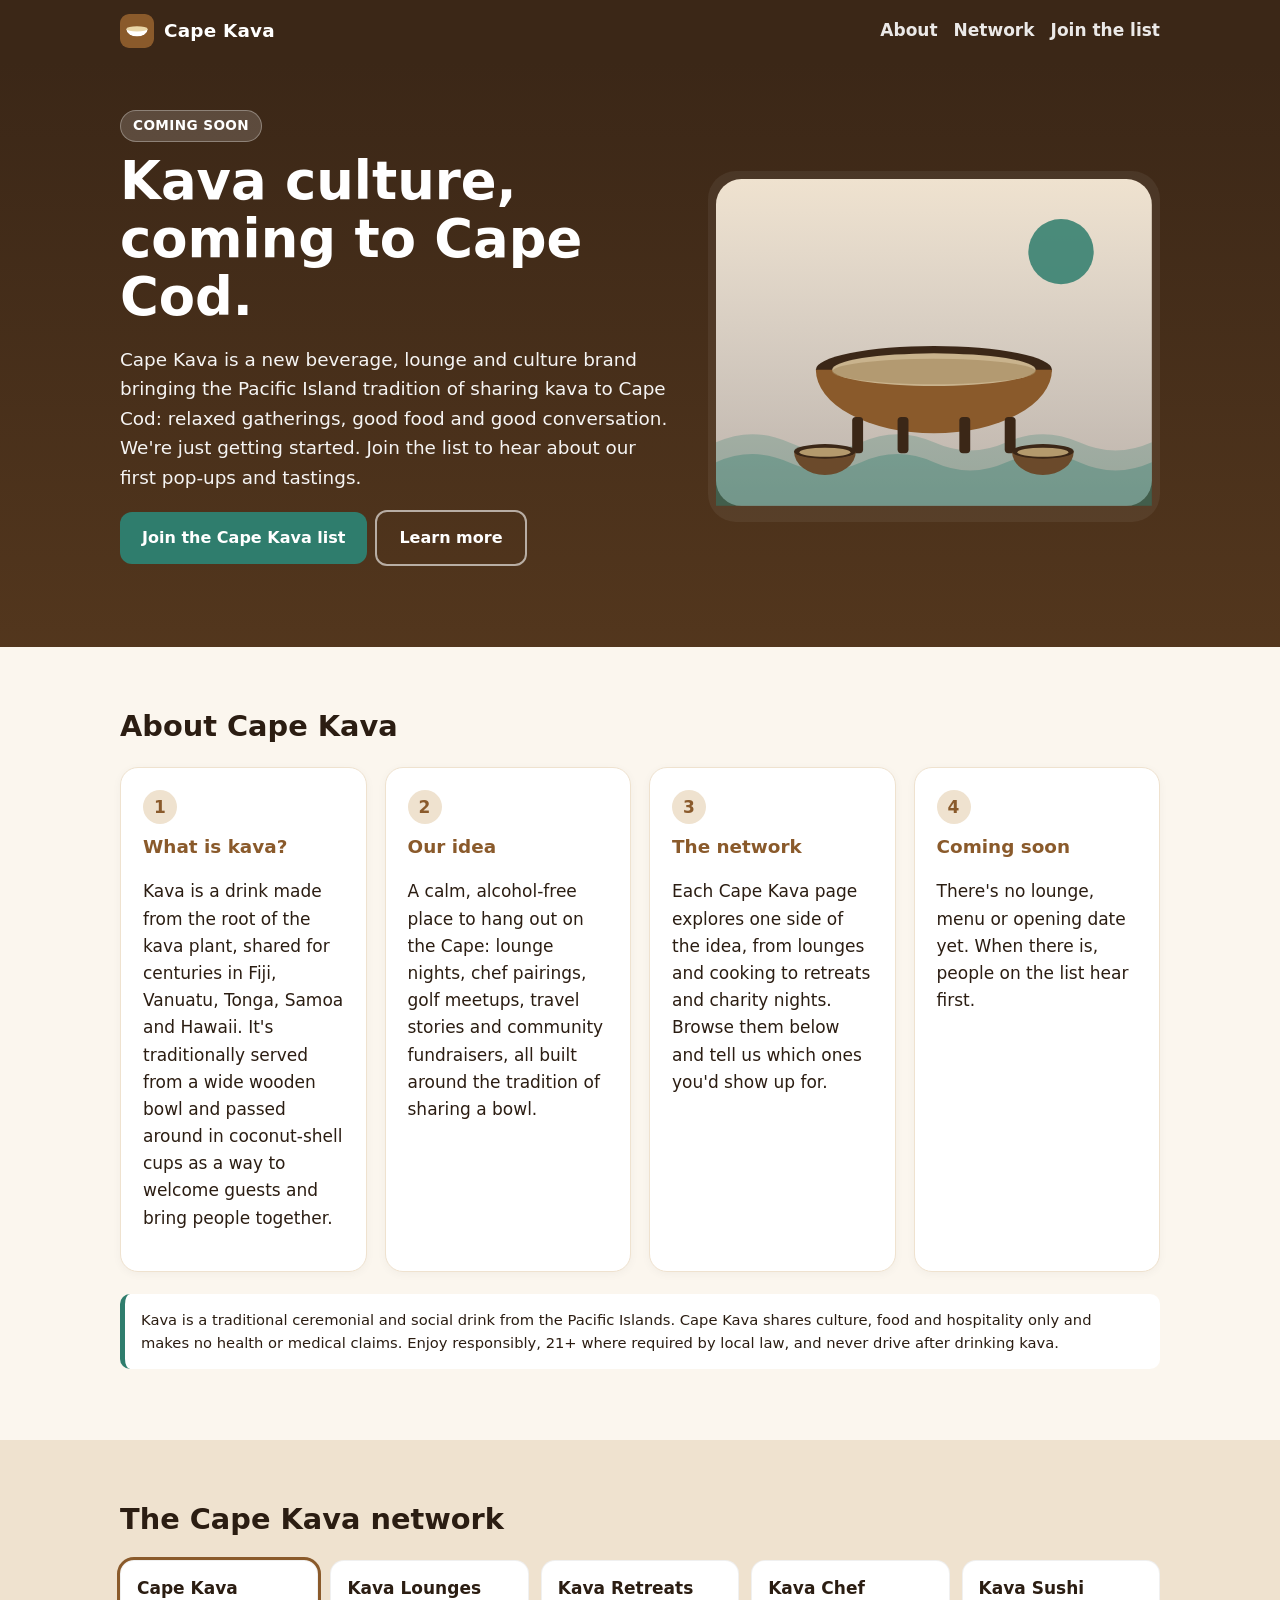
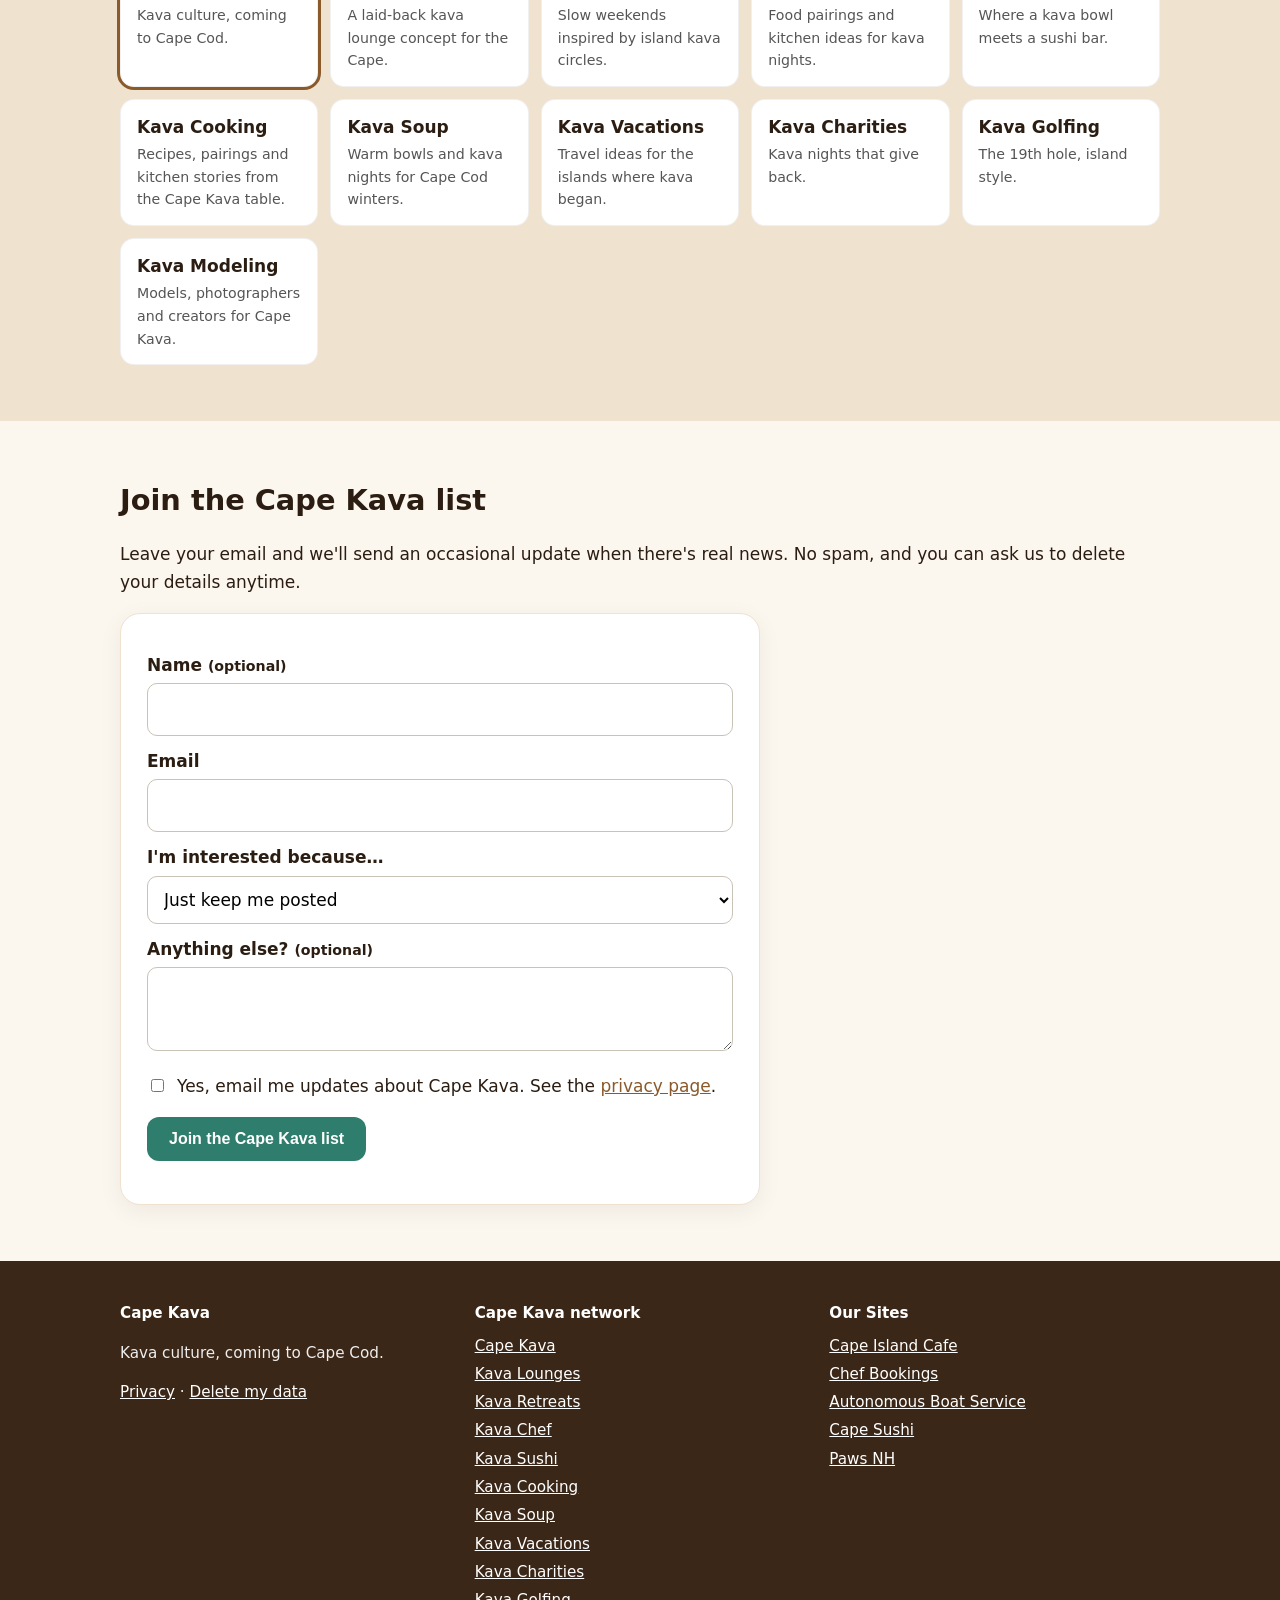
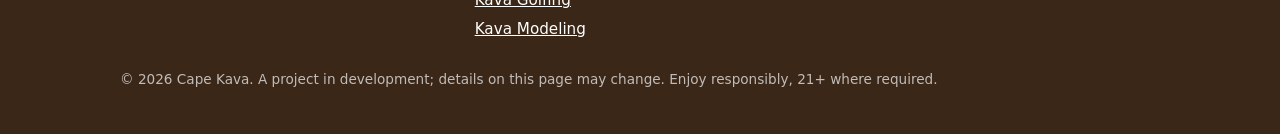
==== index.html @ 28046108 "Landing page from domain batch generator" ====
<!doctype html>
<html lang="en">
<head>
<meta charset="utf-8">
<meta name="viewport" content="width=device-width,initial-scale=1">
<title>Cape Kava: Kava culture, coming to Cape Cod.</title>
<meta name="description" content="Kava culture, coming to Cape Cod. Cape Kava is a new beverage, lounge and culture brand bringing the Pacific Island tradition of sharing kava to Cape Cod: relaxed gatherings, good food and good conversation.">
<link rel="canonical" href="https://platinum00001.github.io/kapekava.com/">
<meta name="theme-color" content="#3b2717">
<meta property="og:type" content="website">
<meta property="og:site_name" content="Cape Kava">
<meta property="og:title" content="Cape Kava: Kava culture, coming to Cape Cod.">
<meta property="og:description" content="Kava culture, coming to Cape Cod. Cape Kava is a new beverage, lounge and culture brand bringing the Pacific Island tradition of sharing kava to Cape Cod: relaxed gatherings, good food and good conversation.">
<meta property="og:url" content="https://platinum00001.github.io/kapekava.com/">
<meta property="og:image" content="https://platinum00001.github.io/kapekava.com/og.png">
<meta property="og:image:width" content="1200"><meta property="og:image:height" content="630">
<meta name="twitter:card" content="summary_large_image">
<meta name="twitter:title" content="Cape Kava: Kava culture, coming to Cape Cod.">
<meta name="twitter:description" content="Kava culture, coming to Cape Cod. Cape Kava is a new beverage, lounge and culture brand bringing the Pacific Island tradition of sharing kava to Cape Cod: relaxed gatherings, good food and good conversation.">
<meta name="twitter:image" content="https://platinum00001.github.io/kapekava.com/og.png">
<link rel="icon" href="favicon.svg" type="image/svg+xml">
<link rel="icon" href="favicon-32.png" sizes="32x32" type="image/png">
<link rel="apple-touch-icon" href="apple-touch-icon.png">
<link rel="manifest" href="site.webmanifest">
<link rel="stylesheet" href="css/style.css">
</head>
<body>
<header class="top"><div class="wrap">
<a class="brand" href="./"><img src="favicon.svg" alt="" width="34" height="34">Cape Kava</a>
<nav><a href="./#about" class="opt">About</a><a href="./#network" class="opt">Network</a><a href="./#join">Join the list</a></nav>
</div></header>
<main>
<section class="hero"><div class="wrap">
<div><span class="badge">Coming soon</span><h1>Kava culture, coming to Cape Cod.</h1><p class="lead">Cape Kava is a new beverage, lounge and culture brand bringing the Pacific Island tradition of sharing kava to Cape Cod: relaxed gatherings, good food and good conversation. We&#x27;re just getting started. Join the list to hear about our first pop-ups and tastings.</p>
<p><a class="btn" href="#join">Join the Cape Kava list</a><a class="btn ghost" href="#about">Learn more</a></p></div>
<div class="art"><svg viewBox="0 0 480 360" xmlns="http://www.w3.org/2000/svg" role="img" aria-hidden="true"><defs><linearGradient id="sky" x1="0" y1="0" x2="0" y2="1"><stop offset="0" stop-color="#efe2cf"/><stop offset="1" stop-color="#ffffff" stop-opacity="0.6"/></linearGradient></defs><rect width="480" height="360" rx="28" fill="url(#sky)"/><circle cx="380" cy="80" r="36" fill="#2f7d6d" opacity=".85"/><path d="M0 290 q40 -18 80 0 t80 0 t80 0 t80 0 t80 0 t80 0 v70 h-480z" fill="#2f7d6d" opacity=".25"/><path d="M0 312 q40 -18 80 0 t80 0 t80 0 t80 0 t80 0 t80 0 v48 h-480z" fill="#2f7d6d" opacity=".35"/><g transform="translate(240 210) scale(1.0)"><ellipse cx="0" cy="0" rx="130" ry="26" fill="#3b2717"/><path d="M-130 0 a130 70 0 0 0 260 0z" fill="#8a5a2b"/><ellipse cx="0" cy="0" rx="112" ry="18" fill="#c9b38d"/><ellipse cx="0" cy="2" rx="112" ry="14" fill="#a68a5f" opacity=".6"/><rect x="-90" y="52" width="12" height="40" rx="4" fill="#3b2717"/><rect x="-40" y="52" width="12" height="40" rx="4" fill="#3b2717"/><rect x="28" y="52" width="12" height="40" rx="4" fill="#3b2717"/><rect x="78" y="52" width="12" height="40" rx="4" fill="#3b2717"/></g><g transform="translate(120 300)"><path d="M-34 0 a34 26 0 0 0 68 0z" fill="#6b4a2b"/><ellipse cx="0" cy="0" rx="34" ry="8" fill="#3b2717"/><ellipse cx="0" cy="1" rx="28" ry="5" fill="#b49a6d"/></g><g transform="translate(360 300)"><path d="M-34 0 a34 26 0 0 0 68 0z" fill="#6b4a2b"/><ellipse cx="0" cy="0" rx="34" ry="8" fill="#3b2717"/><ellipse cx="0" cy="1" rx="28" ry="5" fill="#b49a6d"/></g></svg></div>
</div></section>
<section id="about"><div class="wrap"><h2>About Cape Kava</h2><div class="cards"><div class="card"><span class="n">1</span><h3>What is kava?</h3><p>Kava is a drink made from the root of the kava plant, shared for centuries in Fiji, Vanuatu, Tonga, Samoa and Hawaii. It&#x27;s traditionally served from a wide wooden bowl and passed around in coconut-shell cups as a way to welcome guests and bring people together.</p></div><div class="card"><span class="n">2</span><h3>Our idea</h3><p>A calm, alcohol-free place to hang out on the Cape: lounge nights, chef pairings, golf meetups, travel stories and community fundraisers, all built around the tradition of sharing a bowl.</p></div><div class="card"><span class="n">3</span><h3>The network</h3><p>Each Cape Kava page explores one side of the idea, from lounges and cooking to retreats and charity nights. Browse them below and tell us which ones you&#x27;d show up for.</p></div><div class="card"><span class="n">4</span><h3>Coming soon</h3><p>There&#x27;s no lounge, menu or opening date yet. When there is, people on the list hear first.</p></div></div><p class="note">Kava is a traditional ceremonial and social drink from the Pacific Islands. Cape Kava shares culture, food and hospitality only and makes no health or medical claims. Enjoy responsibly, 21+ where required by local law, and never drive after drinking kava.</p></div></section>
<section class="band" id="network"><div class="wrap"><h2>The Cape Kava network</h2><div class="net"><a href="https://platinum00001.github.io/kapekava.com/" class="here" aria-current="page">Cape Kava<small>Kava culture, coming to Cape Cod.</small></a><a href="https://platinum00001.github.io/kavalounges.com/">Kava Lounges<small>A laid-back kava lounge concept for the Cape.</small></a><a href="https://platinum00001.github.io/kavaretreats.com/">Kava Retreats<small>Slow weekends inspired by island kava circles.</small></a><a href="https://platinum00001.github.io/kavachef.com/">Kava Chef<small>Food pairings and kitchen ideas for kava nights.</small></a><a href="https://platinum00001.github.io/kavasushi.com/">Kava Sushi<small>Where a kava bowl meets a sushi bar.</small></a><a href="https://platinum00001.github.io/kavacooking.com/">Kava Cooking<small>Recipes, pairings and kitchen stories from the Cape Kava table.</small></a><a href="https://platinum00001.github.io/kavasoup.com/">Kava Soup<small>Warm bowls and kava nights for Cape Cod winters.</small></a><a href="https://platinum00001.github.io/kavavacations.com/">Kava Vacations<small>Travel ideas for the islands where kava began.</small></a><a href="https://platinum00001.github.io/kavacharities.com/">Kava Charities<small>Kava nights that give back.</small></a><a href="https://platinum00001.github.io/kavagolfing.com/">Kava Golfing<small>The 19th hole, island style.</small></a><a href="https://platinum00001.github.io/kavamodeling.com/">Kava Modeling<small>Models, photographers and creators for Cape Kava.</small></a></div></div></section>
<section id="join"><div class="wrap"><h2>Join the Cape Kava list</h2>
<p>Leave your email and we'll send an occasional update when there's real news. No spam, and you can ask us to delete your details anytime.</p>
<form class="signup" id="signup" novalidate>
<label for="f-name">Name <small>(optional)</small></label><input id="f-name" name="name" type="text" maxlength="120" autocomplete="name">
<label for="f-email">Email</label><input id="f-email" name="email" type="email" maxlength="200" required autocomplete="email">
<label for="f-interest">I'm interested because…</label><select id="f-interest" name="interest"><option>Just keep me posted</option><option>I&#x27;d visit a kava lounge on the Cape</option><option>I want to attend events or tastings</option><option>I run a cafe, bar or venue</option><option>I&#x27;d like to help, volunteer or partner</option></select>
<label for="f-note">Anything else? <small>(optional)</small></label><textarea id="f-note" name="note" maxlength="600"></textarea>
<div class="hp" aria-hidden="true"><label for="f-web">Website</label><input id="f-web" name="website_url" type="text" tabindex="-1" autocomplete="off"></div>
<label class="check"><input type="checkbox" name="consent" required> <span>Yes, email me updates about Cape Kava. See the <a href="privacy.html">privacy page</a>.</span></label>
<p><button class="btn" type="submit">Join the Cape Kava list</button></p>
<div class="msg" id="signup-msg" role="status" aria-live="polite"></div>
</form></div></section>
</main>
<footer><div class="wrap">
<div class="cols">
<div><h4>Cape Kava</h4><p>Kava culture, coming to Cape Cod.</p><p><a href="privacy.html">Privacy</a> · <a href="privacy.html#data-deletion">Delete my data</a></p></div>
<div><h4>Cape Kava network</h4><ul><li><a href="https://platinum00001.github.io/kapekava.com/">Cape Kava</a></li><li><a href="https://platinum00001.github.io/kavalounges.com/">Kava Lounges</a></li><li><a href="https://platinum00001.github.io/kavaretreats.com/">Kava Retreats</a></li><li><a href="https://platinum00001.github.io/kavachef.com/">Kava Chef</a></li><li><a href="https://platinum00001.github.io/kavasushi.com/">Kava Sushi</a></li><li><a href="https://platinum00001.github.io/kavacooking.com/">Kava Cooking</a></li><li><a href="https://platinum00001.github.io/kavasoup.com/">Kava Soup</a></li><li><a href="https://platinum00001.github.io/kavavacations.com/">Kava Vacations</a></li><li><a href="https://platinum00001.github.io/kavacharities.com/">Kava Charities</a></li><li><a href="https://platinum00001.github.io/kavagolfing.com/">Kava Golfing</a></li><li><a href="https://platinum00001.github.io/kavamodeling.com/">Kava Modeling</a></li></ul></div><div><h4>Our Sites</h4><ul><li><a href="https://capeislandcafe.com/">Cape Island Cafe</a></li><li><a href="https://chefbookings.org/">Chef Bookings</a></li><li><a href="https://platinum00001.github.io/autonomousboatservice.com/">Autonomous Boat Service</a></li><li><a href="https://platinum00001.github.io/capesushi.com/">Cape Sushi</a></li><li><a href="https://platinum00001.github.io/pawsnh.com/">Paws NH</a></li></ul></div>
</div>
<p class="fine">© 2026 Cape Kava. A project in development; details on this page may change. Enjoy responsibly, 21+ where required.</p>
</div></footer>
<script type="application/ld+json">{"@context": "https://schema.org", "@type": "WebSite", "name": "Cape Kava", "url": "https://platinum00001.github.io/kapekava.com/", "description": "Kava culture, coming to Cape Cod."}</script>
<script src="config.js"></script><script src="js/form.js"></script>
</body></html>
---- css/style.css ----
:root{--bg:#fbf6ee;--ink:#2b1d12;--accent:#8a5a2b;--accent2:#2f7d6d;--soft:#efe2cf;--hero:#3b2717}
*{box-sizing:border-box}html{scroll-behavior:smooth}
body{margin:0;font:17px/1.6 system-ui,-apple-system,"Segoe UI",Roboto,Helvetica,Arial,sans-serif;color:var(--ink);background:var(--bg)}
a{color:var(--accent)}img,svg{max-width:100%;height:auto}
.wrap{max-width:1080px;margin:0 auto;padding:0 20px}
header.top{background:var(--hero);color:#fff}
header.top .wrap{display:flex;align-items:center;justify-content:space-between;gap:12px;padding-top:14px;padding-bottom:14px}
.brand{display:flex;align-items:center;gap:10px;color:#fff;text-decoration:none;font-weight:800;font-size:1.15rem;letter-spacing:.2px}
.brand img{width:34px;height:34px;border-radius:9px}
header.top nav a{color:#fff;opacity:.9;margin-left:16px;text-decoration:none;font-weight:600}
header.top nav a:hover{opacity:1;text-decoration:underline}
.hero{background:linear-gradient(180deg,var(--hero),color-mix(in srgb,var(--hero) 70%,var(--accent)));color:#fff;padding:48px 0 64px}
.hero .wrap{display:grid;grid-template-columns:1.1fr .9fr;gap:36px;align-items:center}
.hero h1{font-size:clamp(2rem,4.6vw,3.3rem);line-height:1.1;margin:.2em 0 .3em}
.hero p.lead{font-size:1.15rem;opacity:.95;max-width:38em}
.badge{display:inline-block;background:rgba(255,255,255,.16);border:1px solid rgba(255,255,255,.3);padding:4px 12px;border-radius:99px;font-size:.85rem;font-weight:700;letter-spacing:.4px;text-transform:uppercase}
.btn{display:inline-block;background:var(--accent2);color:#fff;font-weight:700;padding:13px 22px;border-radius:12px;text-decoration:none;border:0;cursor:pointer;font-size:1rem}
.btn:hover{filter:brightness(1.08)}
.btn.ghost{background:transparent;border:2px solid rgba(255,255,255,.6);margin-left:8px}
.art{background:rgba(255,255,255,.06);border-radius:28px;padding:8px}
section{padding:56px 0}
section h2{font-size:1.8rem;margin:0 0 18px}
.cards{display:grid;grid-template-columns:repeat(auto-fit,minmax(230px,1fr));gap:18px}
.card{background:#fff;border:1px solid var(--soft);border-radius:18px;padding:22px;box-shadow:0 2px 10px rgba(0,0,0,.04)}
.card h3{margin:.1em 0 .4em;font-size:1.15rem;color:var(--accent)}
.card .n{display:inline-grid;place-items:center;width:34px;height:34px;border-radius:50%;background:var(--soft);color:var(--accent);font-weight:800;margin-bottom:6px}
.band{background:var(--soft)}
.net{display:grid;grid-template-columns:repeat(auto-fit,minmax(180px,1fr));gap:12px}
.net a{display:block;background:#fff;border-radius:14px;padding:14px 16px;text-decoration:none;color:var(--ink);border:1px solid rgba(0,0,0,.06);font-weight:700}
.net a small{display:block;font-weight:400;color:#555;margin-top:2px}
.net a.here{outline:3px solid var(--accent);pointer-events:none}
form.signup{background:#fff;border-radius:20px;padding:26px;border:1px solid var(--soft);max-width:640px;box-shadow:0 6px 24px rgba(0,0,0,.06)}
form.signup label{display:block;font-weight:700;margin:12px 0 4px}
form.signup input[type=text],form.signup input[type=email],form.signup select,form.signup textarea{width:100%;padding:12px;border:1px solid #c9c2b6;border-radius:10px;font:inherit;background:#fff}
form.signup textarea{min-height:84px}
form.signup .check{display:flex;gap:10px;align-items:flex-start;font-weight:400;margin-top:14px}
form.signup .check input{margin-top:6px}
.hp{position:absolute!important;left:-9999px!important;width:1px;height:1px;overflow:hidden}
.msg{margin-top:14px;padding:12px 14px;border-radius:10px;display:none}
.msg.ok{display:block;background:#e6f4ea;color:#1e5b2f}.msg.err{display:block;background:#fdecea;color:#8a1c12}
.note{font-size:.92rem;background:#fff;border-left:5px solid var(--accent2);padding:14px 16px;border-radius:10px;margin-top:22px}
footer{background:var(--hero);color:#eee;padding:40px 0 30px;font-size:.95rem}
footer a{color:#fff}
footer .cols{display:grid;grid-template-columns:repeat(auto-fit,minmax(220px,1fr));gap:24px}
footer h4{margin:0 0 8px;color:#fff}
footer ul{list-style:none;padding:0;margin:0}footer li{margin:4px 0}
footer .fine{opacity:.75;margin-top:24px;font-size:.85rem}
.prose{max-width:760px}.prose h2{margin-top:1.4em}
@media (max-width:820px){.hero .wrap{grid-template-columns:1fr}.art{max-width:420px}header.top nav a{margin-left:10px;font-size:.92rem}}
@media (max-width:480px){header.top nav .opt{display:none}.btn.ghost{margin:10px 0 0}}
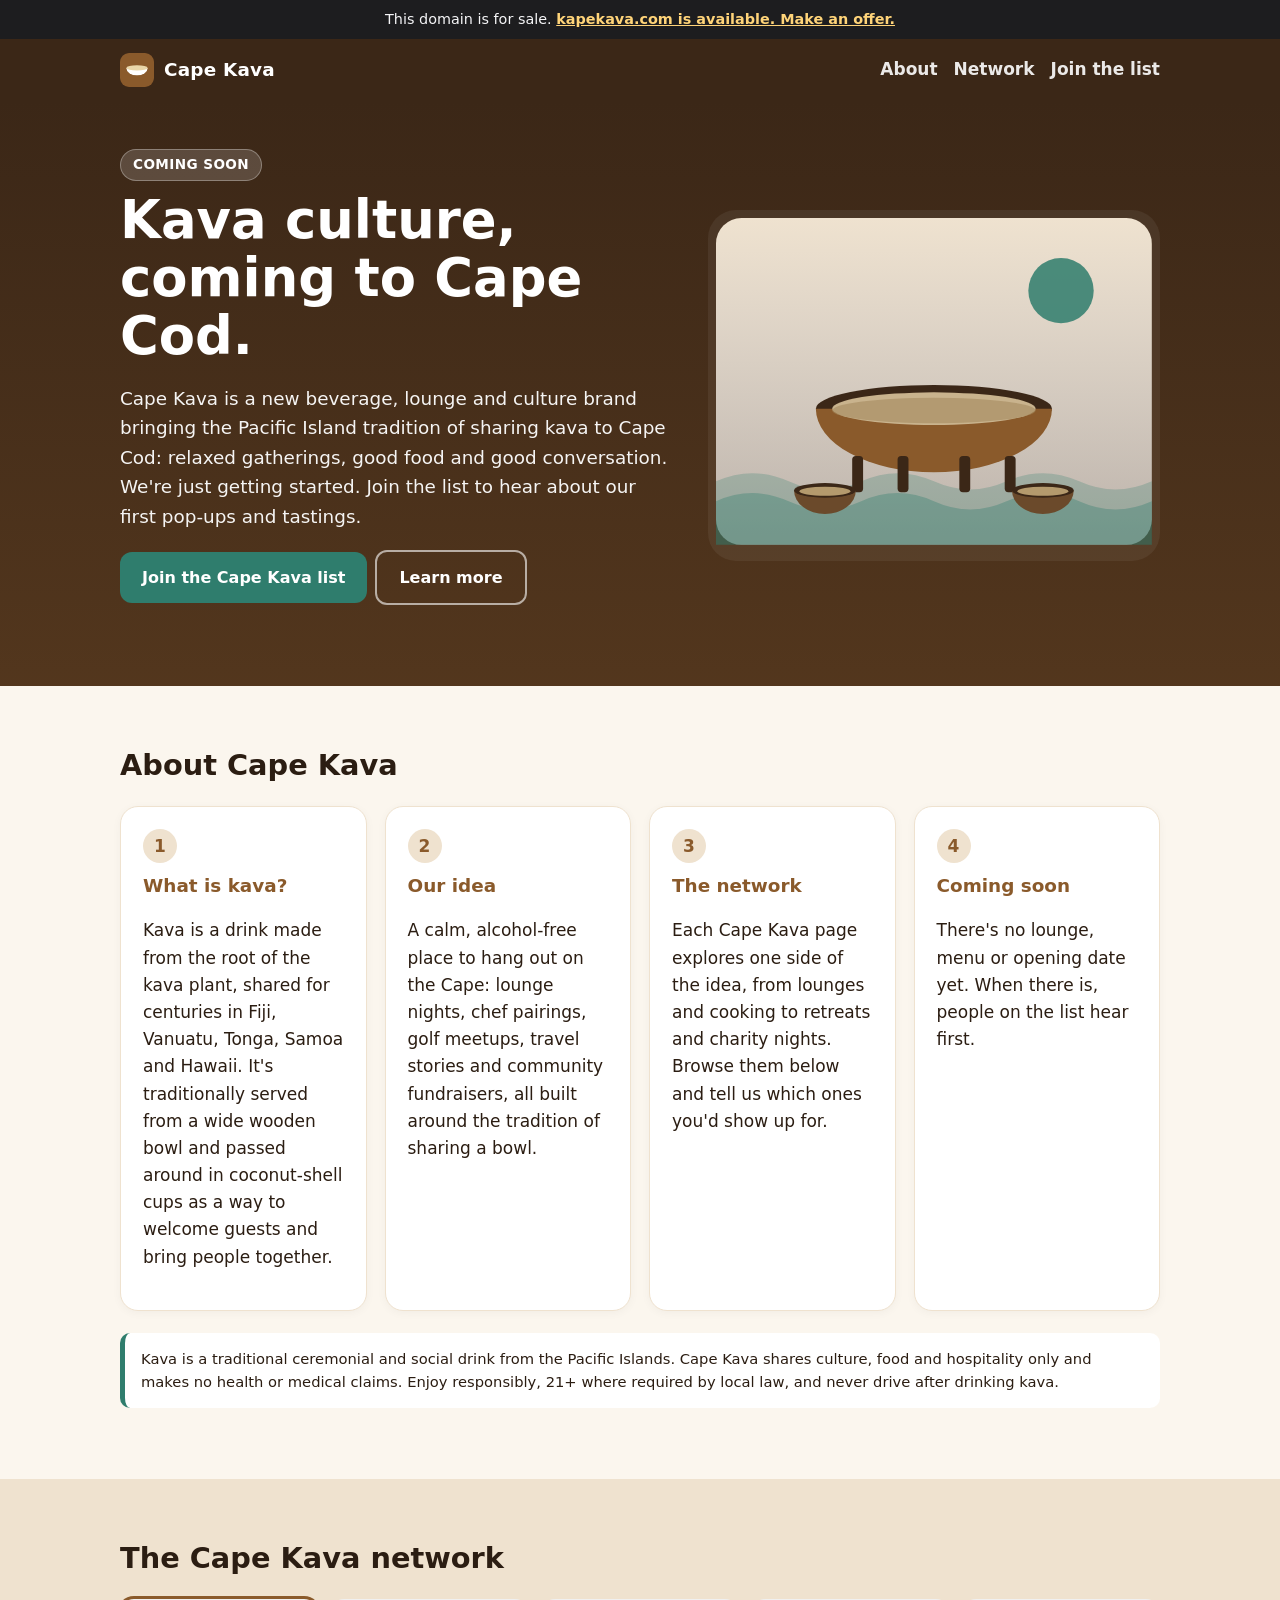
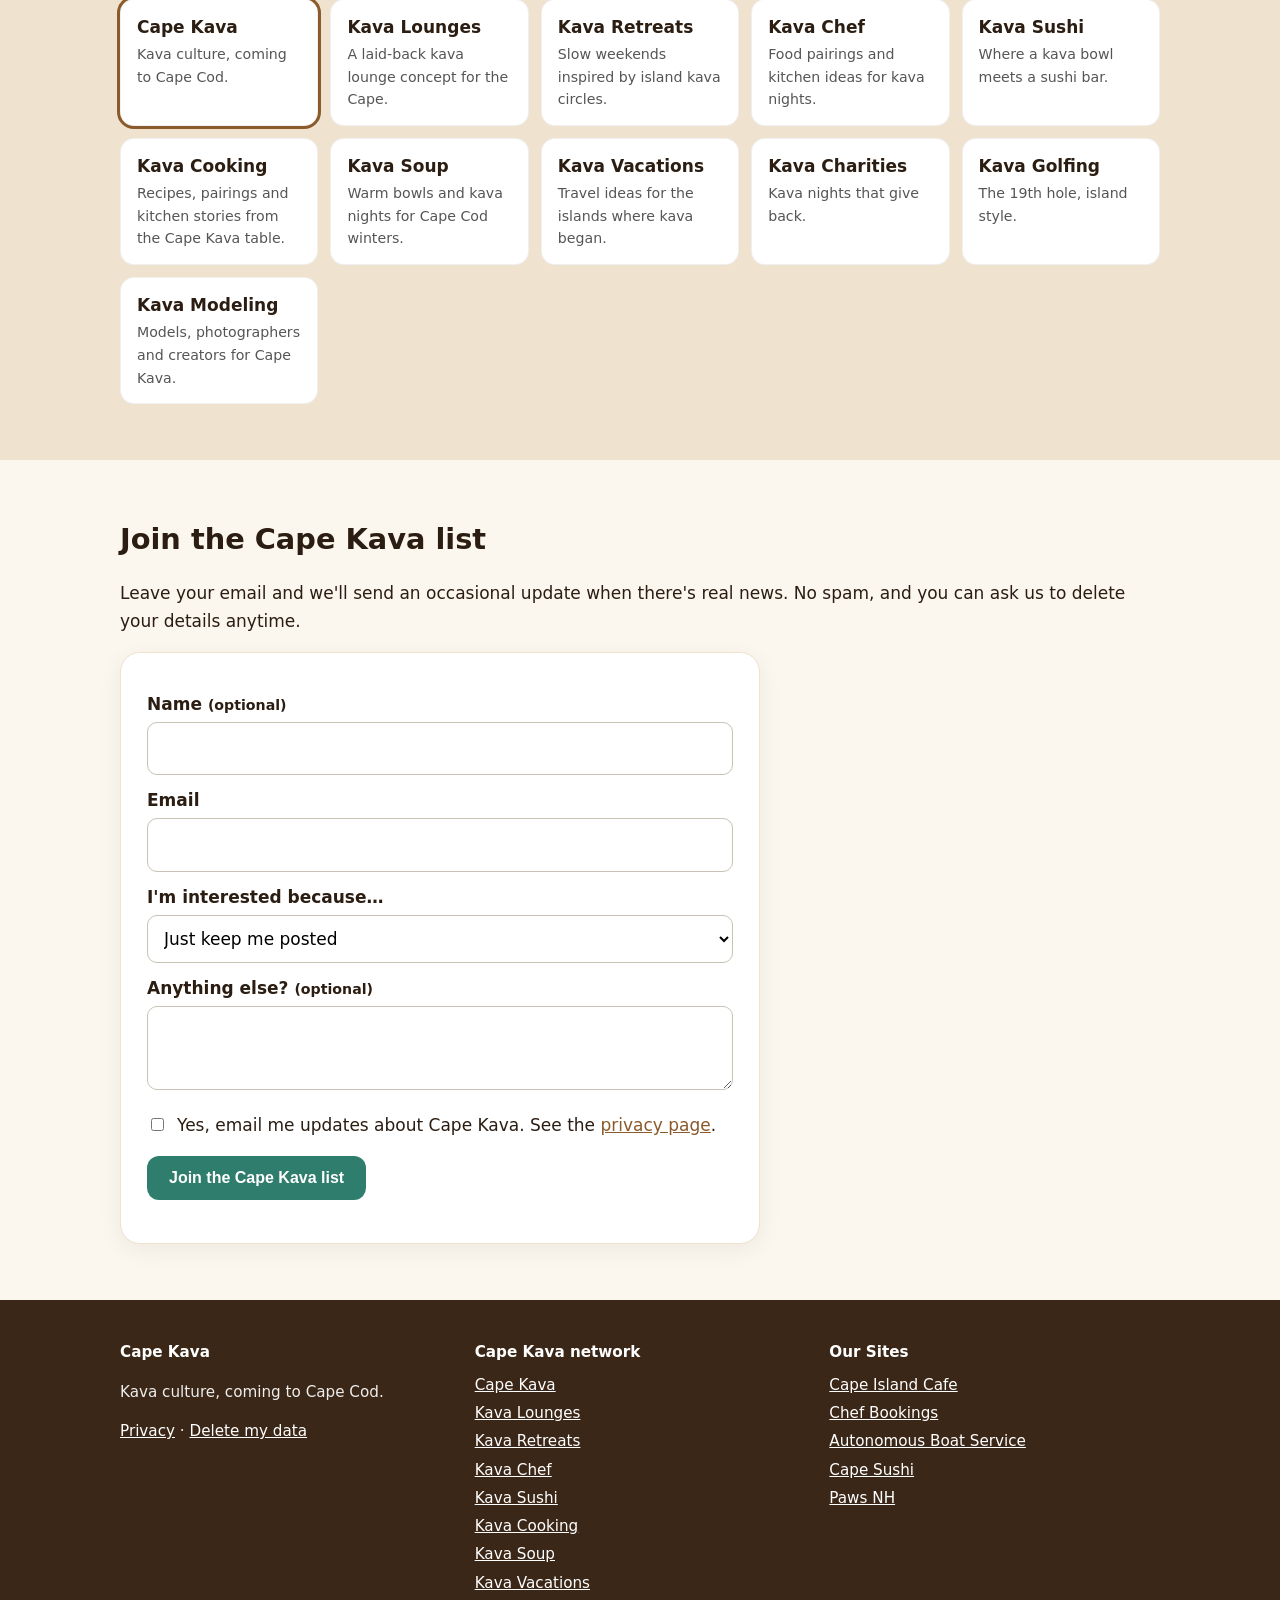
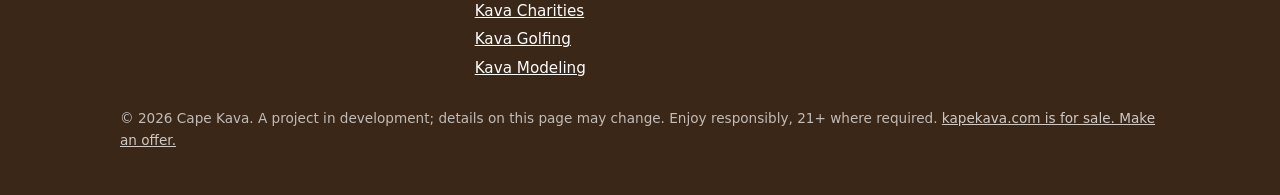
==== commit 5ad52491: "Add for-sale notice linking to Afternic" ====
--- a/index.html
+++ b/index.html
@@ -25,6 +25,7 @@
 <link rel="stylesheet" href="css/style.css">
 </head>
 <body>
+<div class="forsale" style="background:#1d1d1f;color:#f5f5f7;text-align:center;font-size:.9rem;padding:8px 12px">This domain is for sale. <a href="https://www.afternic.com/domain/kapekava.com" target="_blank" rel="noopener" style="color:#ffd479;font-weight:600">kapekava.com is available. Make an offer.</a></div>
 <header class="top"><div class="wrap">
 <a class="brand" href="./"><img src="favicon.svg" alt="" width="34" height="34">Cape Kava</a>
 <nav><a href="./#about" class="opt">About</a><a href="./#network" class="opt">Network</a><a href="./#join">Join the list</a></nav>
@@ -55,7 +56,7 @@
 <div><h4>Cape Kava</h4><p>Kava culture, coming to Cape Cod.</p><p><a href="privacy.html">Privacy</a> · <a href="privacy.html#data-deletion">Delete my data</a></p></div>
 <div><h4>Cape Kava network</h4><ul><li><a href="https://platinum00001.github.io/kapekava.com/">Cape Kava</a></li><li><a href="https://platinum00001.github.io/kavalounges.com/">Kava Lounges</a></li><li><a href="https://platinum00001.github.io/kavaretreats.com/">Kava Retreats</a></li><li><a href="https://platinum00001.github.io/kavachef.com/">Kava Chef</a></li><li><a href="https://platinum00001.github.io/kavasushi.com/">Kava Sushi</a></li><li><a href="https://platinum00001.github.io/kavacooking.com/">Kava Cooking</a></li><li><a href="https://platinum00001.github.io/kavasoup.com/">Kava Soup</a></li><li><a href="https://platinum00001.github.io/kavavacations.com/">Kava Vacations</a></li><li><a href="https://platinum00001.github.io/kavacharities.com/">Kava Charities</a></li><li><a href="https://platinum00001.github.io/kavagolfing.com/">Kava Golfing</a></li><li><a href="https://platinum00001.github.io/kavamodeling.com/">Kava Modeling</a></li></ul></div><div><h4>Our Sites</h4><ul><li><a href="https://capeislandcafe.com/">Cape Island Cafe</a></li><li><a href="https://chefbookings.org/">Chef Bookings</a></li><li><a href="https://platinum00001.github.io/autonomousboatservice.com/">Autonomous Boat Service</a></li><li><a href="https://platinum00001.github.io/capesushi.com/">Cape Sushi</a></li><li><a href="https://platinum00001.github.io/pawsnh.com/">Paws NH</a></li></ul></div>
 </div>
-<p class="fine">© 2026 Cape Kava. A project in development; details on this page may change. Enjoy responsibly, 21+ where required.</p>
+<p class="fine">© 2026 Cape Kava. A project in development; details on this page may change. Enjoy responsibly, 21+ where required. <a href="https://www.afternic.com/domain/kapekava.com" target="_blank" rel="noopener">kapekava.com is for sale. Make an offer.</a></p>
 </div></footer>
 <script type="application/ld+json">{"@context": "https://schema.org", "@type": "WebSite", "name": "Cape Kava", "url": "https://platinum00001.github.io/kapekava.com/", "description": "Kava culture, coming to Cape Cod."}</script>
 <script src="config.js"></script><script src="js/form.js"></script>
